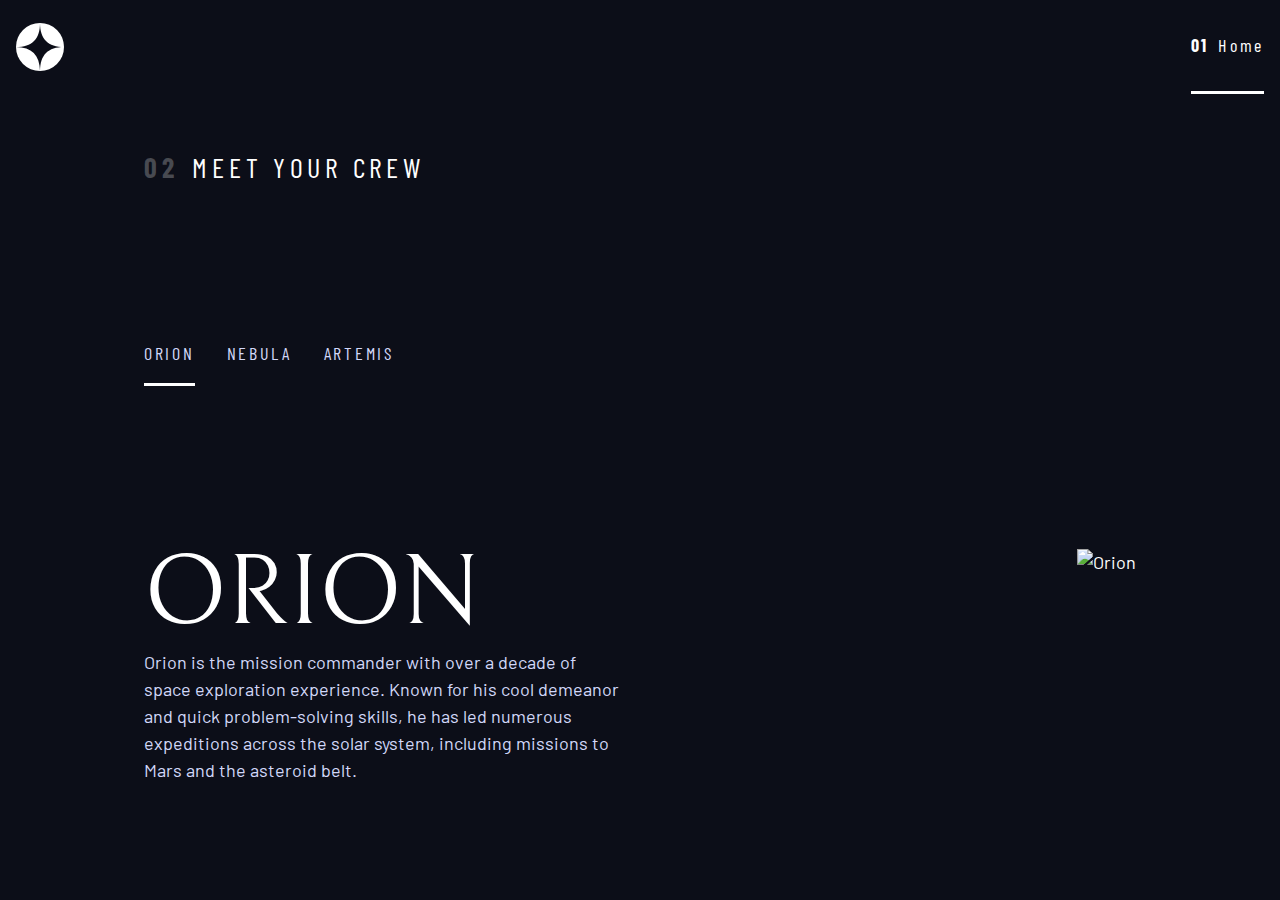
==== crew.html @ 66a43032 "added destination and crew" ====
<!DOCTYPE html>
<html lang="en">

<head>
	<meta charset="UTF-8">
	<meta name="viewport" content="width=device-width, initial-scale=1.0">
	<link rel="icon" type="image/png" sizes="32x32" href="./assets/favicon-32x32.png">

	<!-- Google fonts -->
	<link rel="preconnect" href="https://fonts.googleapis.com">
	<link rel="preconnect" href="https://fonts.gstatic.com" crossorigin>
	<link
		href="https://fonts.googleapis.com/css2?family=Barlow+Condensed:wght@400;700&family=Bellefair&family=Barlow:wght@400;700&display=swap"
		rel="stylesheet">
	<link rel="stylesheet" href="index.css">
	<title>Space Tour</title>
</head>

<body class="destination">
	<header class="primary-header flex">
		<div><img src="./assets/shared/logo.svg" alt="logo"></div>
		<nav>
			<ul class="primary-navigation underline-indicators flex">
				<li class="active"><a class="ff-sans-cond text-white letter-spacing-2" href="#"><span>01</span>Home</a></li>
			</ul>
		</nav>
	</header>

	<main id="main" class="grid-container grid-container--crew flow">
		<h1 class="numbered-title"><span>02</span>Meet your crew</h1>

		<!-- Crew Tabs -->
		<ul class="underline-indicators flex tab-list">
			<li class="active uppercase ff-sans-cond text-accent bg-dark letter-spacing-2" data-crew="Orion">Orion</li>
			<li class="uppercase ff-sans-cond text-accent bg-dark letter-spacing-2" data-crew="Nebula">Nebula</li>
			<li class="uppercase ff-sans-cond text-accent bg-dark letter-spacing-2" data-crew="Artemis">Artemis</li>
		</ul>

		<!-- Crew Info -->
		<article class="crew-info">
			<h2 id="crew-name" class="fs-800 ff-serif text-white d-block uppercase">Orion</h2>
			<p id="crew-description" class="text-accent">
				Orion is the mission commander with over a decade of space exploration experience. Known for his cool demeanor
				and quick problem-solving skills, he has led numerous expeditions across the solar system, including missions to
				Mars and the asteroid belt.
			</p>
		</article>

		<!-- Crew Image -->
		<img id="crew-img" src="./assets/crew/image-orion.png" alt="Orion" />
	</main>

	<script src="./scripts/crew.js"></script>
</body>

</html>
---- index.css ----
/* ------------------- */
/* Custom properties   */
/* ------------------- */

:root {
	/* colors */
	--clr-dark: 230 35% 7%;
	--clr-light: 231 77% 90%;
	--clr-white: 0 0% 100%;

	/* font-sizes */
	--fs-900: clamp(5rem, 8vw, 9.375rem);
	--fs-800: 6.25rem;
	--fs-700: 3.5rem;
	--fs-600: 2rem;
	--fs-500: 1.75rem;
	--fs-400: 1.125rem;
	--fs-300: 1rem;
	--fs-200: 0.875rem;

	/* font-families */
	--ff-serif: "Bellefair", serif;
	--ff-sans-cond: "Barlow Condensed", sans-serif;
	--ff-sans-normal: "Barlow", sans-serif;
}

@media (min-width: 35em) {
	:root {
		--fs-800: 5rem;
		--fs-700: 2.5rem;
		--fs-600: 1.5rem;
		--fs-400: 1rem;
	}
}

@media (min-width: 45em) {
	:root {
		--fs-800: 6.25rem;
		--fs-700: 3.5rem;
		--fs-600: 2rem;
		--fs-400: 1.125rem;
	}
}

/* ------------------- */
/* Reset               */
/* ------------------- */

/* https://piccalil.li/blog/a-modern-css-reset/ */

/* Box sizing */
*,
*::before,
*::after {
	box-sizing: border-box;
}

/* Reset margins */
body,
h1,
h2,
h3,
h4,
h5,
p,
figure,
picture {
	margin: 0;
}

h1,
h2,
h3,
h4,
h5,
h6,
p {
	font-weight: 400;
}

/* set up the body */
body {
	font-family: var(--ff-sans-normal);
	font-size: var(--fs-400);
	color: hsl(var(--clr-white));
	background-color: hsl(var(--clr-dark));
	line-height: 1.5;
	min-height: 100vh;

	display: grid;
	grid-template-rows: min-content 1fr;
}

/* make images easier to work with */
img,
picture {
	max-width: 100%;
	display: block;
}

/* make form elements easier to work with */
input,
button,
textarea,
select {
	font: inherit;
}

/* remove animations for people who've turned them off */
@media (prefers-reduced-motion: reduce) {
	*,
	*::before,
	*::after {
		animation-duration: 0.01ms !important;
		animation-iteration-count: 1 !important;
		transition-duration: 0.01ms !important;
		scroll-behavior: auto !important;
	}
}

/* ------------------- */
/* Utility classes     */
/* ------------------- */

/* general */

.d-block {
	display: block;
}

.flex {
	display: flex;
	flex-wrap: wrap;
	gap: var(--gap, 1rem);
}

.flex-col {
	flex-direction: column;
}

.flex-row {
	flex-direction: row;
}

.flex.even-columns > * {
	width: 100%;
}

.grid {
	display: grid;
	gap: var(--gap, 1rem);
}

.flow > *:where(:not(:first-child)) {
	margin-top: var(--flow-space, 1rem);
}

.sr-only {
	position: absolute;
	width: 1px;
	height: 1px;
	padding: 0;
	margin: -1px;
	overflow: hidden;
	clip: rect(0, 0, 0, 0);
	white-space: nowrap; /* added line */
	border: 0;
}

/* colors */

.bg-dark {
	background-color: hsl(var(--clr-dark));
}
.bg-accent {
	background-color: hsl(var(--clr-light));
}
.bg-white {
	background-color: hsl(var(--clr-white));
}

.text-dark {
	color: hsl(var(--clr-dark));
}
.text-accent {
	color: hsl(var(--clr-light));
}
.text-white {
	color: hsl(var(--clr-white));
}

/* typography */

.ff-serif {
	font-family: var(--ff-serif);
}
.ff-sans-cond {
	font-family: var(--ff-sans-cond);
}
.ff-sans-normal {
	font-family: var(--ff-sans-normal);
}

.letter-spacing-1 {
	letter-spacing: 4.75px;
}
.letter-spacing-2 {
	letter-spacing: 2.7px;
}
.letter-spacing-3 {
	letter-spacing: 2.35px;
}

.uppercase {
	text-transform: uppercase;
}

.fs-900 {
	font-size: var(--fs-900);
}
.fs-800 {
	font-size: var(--fs-800);
}
.fs-700 {
	font-size: var(--fs-700);
}
.fs-600 {
	font-size: var(--fs-600);
}
.fs-500 {
	font-size: var(--fs-500);
}
.fs-400 {
	font-size: var(--fs-400);
}
.fs-300 {
	font-size: var(--fs-300);
}
.fs-200 {
	font-size: var(--fs-200);
}

.fs-900,
.fs-800,
.fs-700,
.fs-600 {
	line-height: 1.1;
}

.numbered-title {
	font-family: var(--ff-sans-cond);
	font-size: var(--fs-300);
	text-transform: uppercase;
	text-align: left;
	letter-spacing: 4.72px;
}

@media (min-width: 35em) {
	.numbered-title {
		font-size: var(--fs-500);
	}
}

.numbered-title span {
	margin-right: 0.5em;
	font-weight: 700;
	color: hsl(var(--clr-white) / 0.25);
}

/* ------------------- */
/* Components          */
/* ------------------- */

.primary-navigation {
	--gap: 8rem;
	--underline-gap: 2rem;
	list-style: none;
	padding: 0;
	margin: 0;
}

.primary-navigation a {
	text-decoration: none;
}

.primary-navigation a > span {
	font-weight: 700;
	margin-right: 0.5em;
}

.tab-list {
	--gap: 2rem;
	list-style: none;
	padding: 0;
	margin: 0;
	justify-content: center;
}

@media (min-width: 45rem) {
	.tab-list {
		justify-content: left;
	}
}

.tab-list li {
	background-color: transparent;
	cursor: pointer;
}

.underline-indicators > * {
	padding: var(--underline-gap, 1rem) 0;
	border-bottom: 0.2rem solid hsl(var(--clr-white) / 0);
}

.underline-indicators > *:hover,
.underline-indicators > *:focus {
	border-color: hsl(var(--clr-white) / 0.5);
}

.underline-indicators > .active {
	border-color: hsl(var(--clr-white) / 1);
}

/* ------------------- */
/* Layout               */
/* ------------------- */

.primary-header {
	z-index: 999;
	display: flex;
	justify-content: space-between;
	padding: 0 1rem;
	align-items: center;
}

.container {
	padding-inline: 1em;
	margin-inline: auto;
	max-width: 80rem;
}

.grid-container {
	text-align: center;
	display: grid;
	place-items: center;
	padding-inline: 1rem;
	padding-bottom: 4rem;
}

@media (min-width: 45rem) {
	.grid-container--home > *:first-child {
		grid-column: 2;
	}

	.grid-container--home > *:last-child {
		grid-column: 3;
	}

	.grid-container {
		text-align: left;
		column-gap: var(--container-gap, 2rem);
		grid-template-columns: minmax(1rem, 1fr) repeat(2, minmax(0, 30rem)) minmax(
				1rem,
				1fr
			);
	}

	.grid-container--home {
		padding-bottom: max(6rem, 26vh);
		align-items: end;
	}
}

/* ------------------- */
/* Page Specific        */
/* ------------------- */

/* Home */
.home {
	background-size: cover;
	background-position: bottom;
	background-image: url(./assets/home/background-home-mobile.jpg);
}

#earthVideo {
	display: none;
}

@media (min-width: 35rem) {
	.home {
		background-image: url(./assets/home/background-home-tablet.jpg);
	}
}

@media (min-width: 45rem) {
	.home {
		background-image: none;
	}

	#earthVideo {
		z-index: -1;
		display: block;
		position: fixed;
		left: 0;
		bottom: -4rem;
		min-width: 100%;
		min-height: 100%;
		transform: scaleX(-1);
	}

	.content {
		position: fixed;
		bottom: 0;
		background: rgba(0, 0, 0, 0.5);
		color: #f1f1f1;
		width: 100%;
		padding: 20px;
	}
}

/* ------------------- */
/* Destination          */
/* ------------------- */

.grid-container--destination {
	gap: 2rem;
	grid-template-areas:
		"title"
		"image"
		"tabs"
		"content";
}

.grid-container--destination > .numbered-title {
	grid-area: title;
}

.grid-container--destination > img {
	grid-area: image;
	max-width: 60%;
}

.grid-container--destination > .tab-list {
	grid-area: tabs;
}

.grid-container--destination > .destination-info {
	grid-area: content;
}

.destination-meta {
	flex-direction: column;
	border-top: 1px solid hsl(var(--clr-white) / 0.1);
	padding-top: 2.5rem;
	margin-top: 2.5rem;
	justify-content: space-evenly;
}

@media (min-width: 35em) {
	.destination-meta {
		flex-direction: row;
		justify-content: center;
		gap: 3rem;
	}
}

@media (min-width: 45em) {
	.grid-container--destination {
		justify-items: start;
		grid-template-areas:
			". title title ."
			". image tabs ."
			". image content .";
	}

	.destination-meta {
		flex-direction: row;
		justify-content: start;
		gap: 3rem;
	}

	.grid-container--destination > img {
		grid-area: image;
		max-width: 80%;
	}
}

/* Crew */

.grid-container--crew {
	gap: 2rem;
	grid-template-areas:
		"title"
		"image"
		"tabs"
		"content";
}

.grid-container--crew > .numbered-title {
	grid-area: title;
}

.grid-container--crew > img {
	grid-area: image;
	max-width: 60%;
}

.grid-container--crew > .tab-list {
	grid-area: tabs;
}

.grid-container--crew > .crew-info {
	grid-area: content;
}

@media (min-width: 45em) {
	.grid-container--crew {
		justify-items: start;
		grid-template-areas:
			". title title ."
			". tabs image ."
			". content image .";
	}

	.grid-container--crew > img {
		max-width: 80%;
		justify-self: right;
	}
}
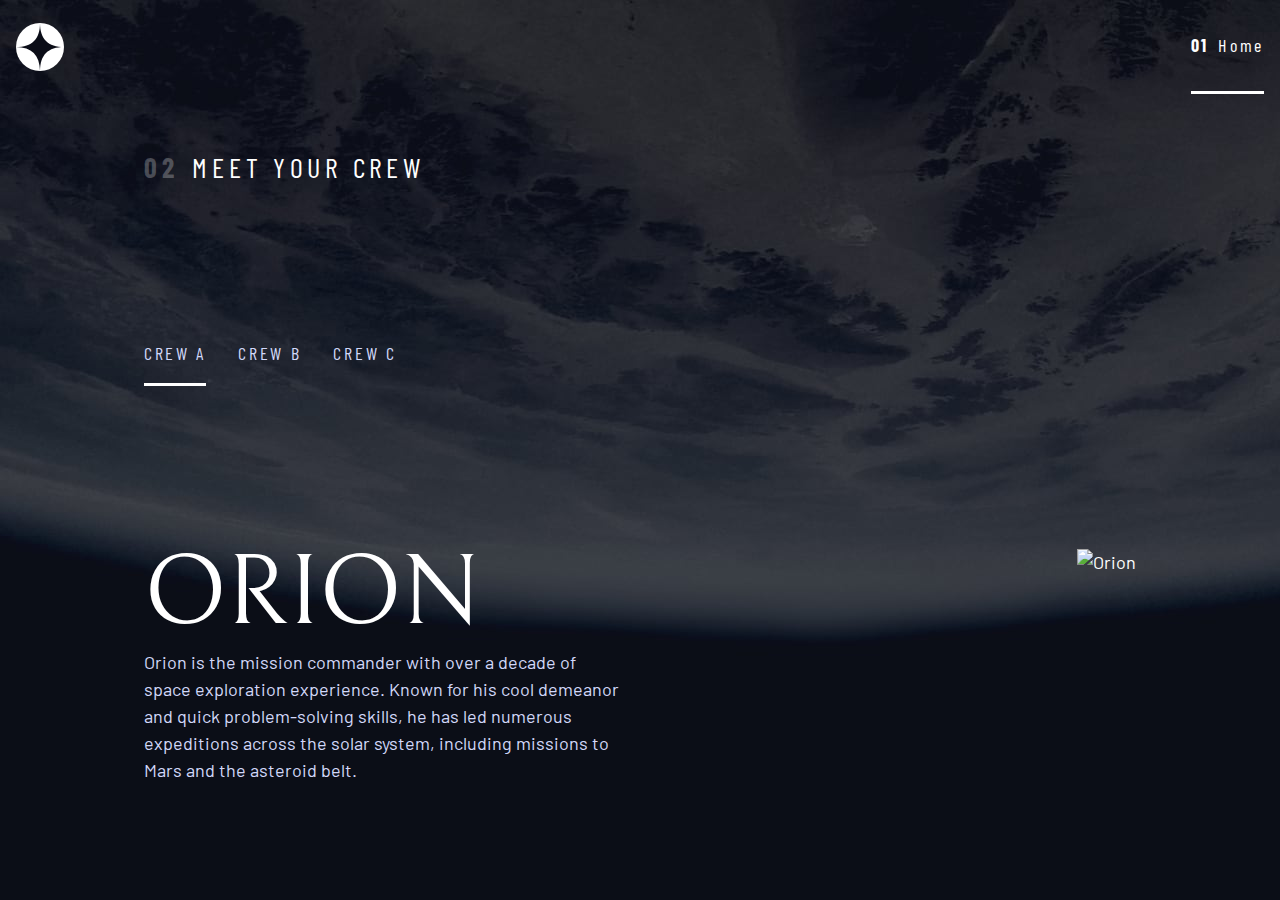
==== commit 17d967cb: "added backgrounds" ====
--- a/crew.html
+++ b/crew.html
@@ -16,7 +16,7 @@
 	<title>Space Tour</title>
 </head>
 
-<body class="destination">
+<body class="crew">
 	<header class="primary-header flex">
 		<div><img src="./assets/shared/logo.svg" alt="logo"></div>
 		<nav>
@@ -31,9 +31,9 @@
 
 		<!-- Crew Tabs -->
 		<ul class="underline-indicators flex tab-list">
-			<li class="active uppercase ff-sans-cond text-accent bg-dark letter-spacing-2" data-crew="Orion">Orion</li>
-			<li class="uppercase ff-sans-cond text-accent bg-dark letter-spacing-2" data-crew="Nebula">Nebula</li>
-			<li class="uppercase ff-sans-cond text-accent bg-dark letter-spacing-2" data-crew="Artemis">Artemis</li>
+			<li class="active uppercase ff-sans-cond text-accent bg-dark letter-spacing-2" data-crew="Crew A">Crew A</li>
+			<li class="uppercase ff-sans-cond text-accent bg-dark letter-spacing-2" data-crew="Crew B">Crew B</li>
+			<li class="uppercase ff-sans-cond text-accent bg-dark letter-spacing-2" data-crew="Crew C">Crew C</li>
 		</ul>
 
 		<!-- Crew Info -->
--- a/index.css
+++ b/index.css
@@ -456,11 +456,21 @@
 	justify-content: space-evenly;
 }
 
+.destination {
+	background-size: cover;
+	background-position: bottom;
+	background-image: url(./assets/destination/background-destination-mobile.jpg);
+}
+
 @media (min-width: 35em) {
 	.destination-meta {
 		flex-direction: row;
 		justify-content: center;
 		gap: 3rem;
+	}
+
+	.destination {
+		background-image: url(./assets/destination/background-destination-tablet.jpg);
 	}
 }
 
@@ -483,6 +493,10 @@
 		grid-area: image;
 		max-width: 80%;
 	}
+
+	.destination {
+		background-image: url(./assets/destination/background-destination-desktop.jpg);
+	}
 }
 
 /* Crew */
@@ -513,6 +527,18 @@
 	grid-area: content;
 }
 
+.crew {
+	background-size: cover;
+	background-position: bottom;
+	background-image: url(./assets/crew/background-crew-mobile.jpg);
+}
+
+@media (min-width: 35em) {
+	.crew {
+		background-image: url(./assets/crew/background-crew-tablet.jpg);
+	}
+}
+
 @media (min-width: 45em) {
 	.grid-container--crew {
 		justify-items: start;
@@ -526,4 +552,8 @@
 		max-width: 80%;
 		justify-self: right;
 	}
-}
+
+	.crew {
+		background-image: url(./assets/crew/background-crew-desktop.jpg);
+	}
+}
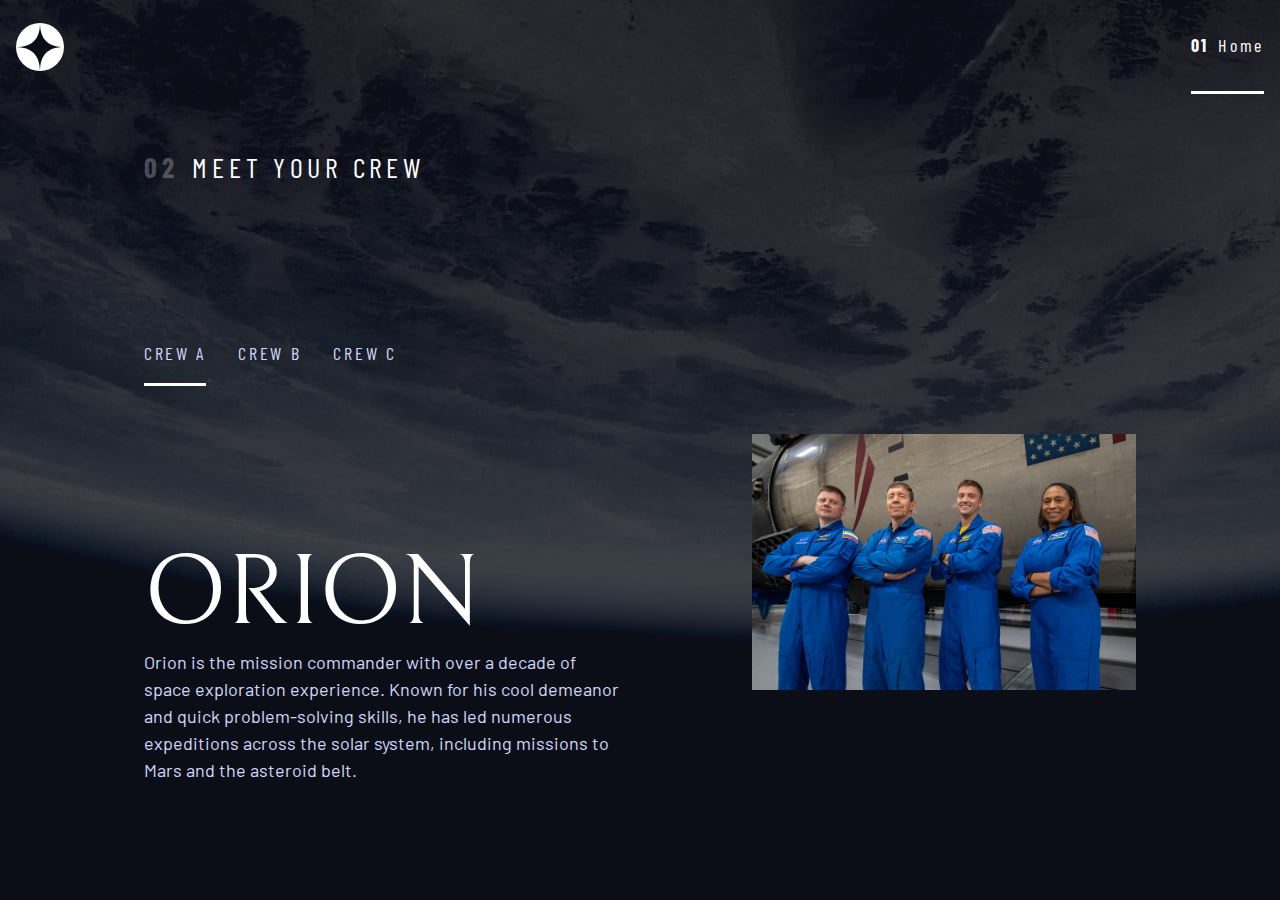
==== commit 5dc4c8ac: "added ship page" ====
--- a/crew.html
+++ b/crew.html
@@ -47,7 +47,7 @@
 		</article>
 
 		<!-- Crew Image -->
-		<img id="crew-img" src="./assets/crew/image-orion.png" alt="Orion" />
+		<img id="crew-img" src="./assets/crew/crew1.jpg" alt="Orion" />
 	</main>
 
 	<script src="./scripts/crew.js"></script>
--- a/index.css
+++ b/index.css
@@ -557,3 +557,95 @@
 		background-image: url(./assets/crew/background-crew-desktop.jpg);
 	}
 }
+
+/* ------------------- */
+/* Ship         */
+/* ------------------- */
+
+.grid-container--ship {
+	gap: 2rem;
+	grid-template-areas:
+		"title"
+		"image"
+		"tabs"
+		"content";
+}
+
+.grid-container--ship > .numbered-title {
+	grid-area: title;
+}
+
+.grid-container--ship > img {
+	grid-area: image;
+	max-width: 60%;
+}
+
+.grid-container--ship > .tab-list {
+	grid-area: tabs;
+}
+
+.grid-container--ship > .ship-info {
+	grid-area: content;
+}
+
+.ship-specs {
+	flex-direction: column;
+	border-top: 1px solid hsl(var(--clr-white) / 0.1);
+	padding-top: 1rem;
+	margin-top: 1rem;
+	justify-content: space-evenly;
+}
+
+.ship-specs > * {
+	display: flex;
+	width: 100%;
+	justify-content: space-between;
+}
+
+.ship {
+	background-size: cover;
+	background-position: bottom;
+	background-image: url(./assets/ship/background-technology-mobile.jpg);
+}
+
+@media (min-width: 35em) {
+	.ship {
+		background-image: url(./assets/ship/background-technology-tablet.jpg);
+	}
+
+	.ship-specs > * {
+		margin: 0 auto;
+		display: flex;
+		width: 70%;
+		justify-content: space-between;
+	}
+}
+
+@media (min-width: 45em) {
+	.ship-info {
+		max-width: 90%;
+	}
+
+	.grid-container--ship {
+		place-items: center;
+		grid-template-areas:
+			". title title ."
+			". image tabs ."
+			". image content .";
+	}
+
+	.ship-specs > * {
+		display: flex;
+		width: 100%;
+		justify-content: space-between;
+	}
+
+	.grid-container--ship > img {
+		justify-self: center;
+		max-width: 90%;
+	}
+
+	.ship {
+		background-image: url(./assets/ship/background-technology-desktop.jpg);
+	}
+}
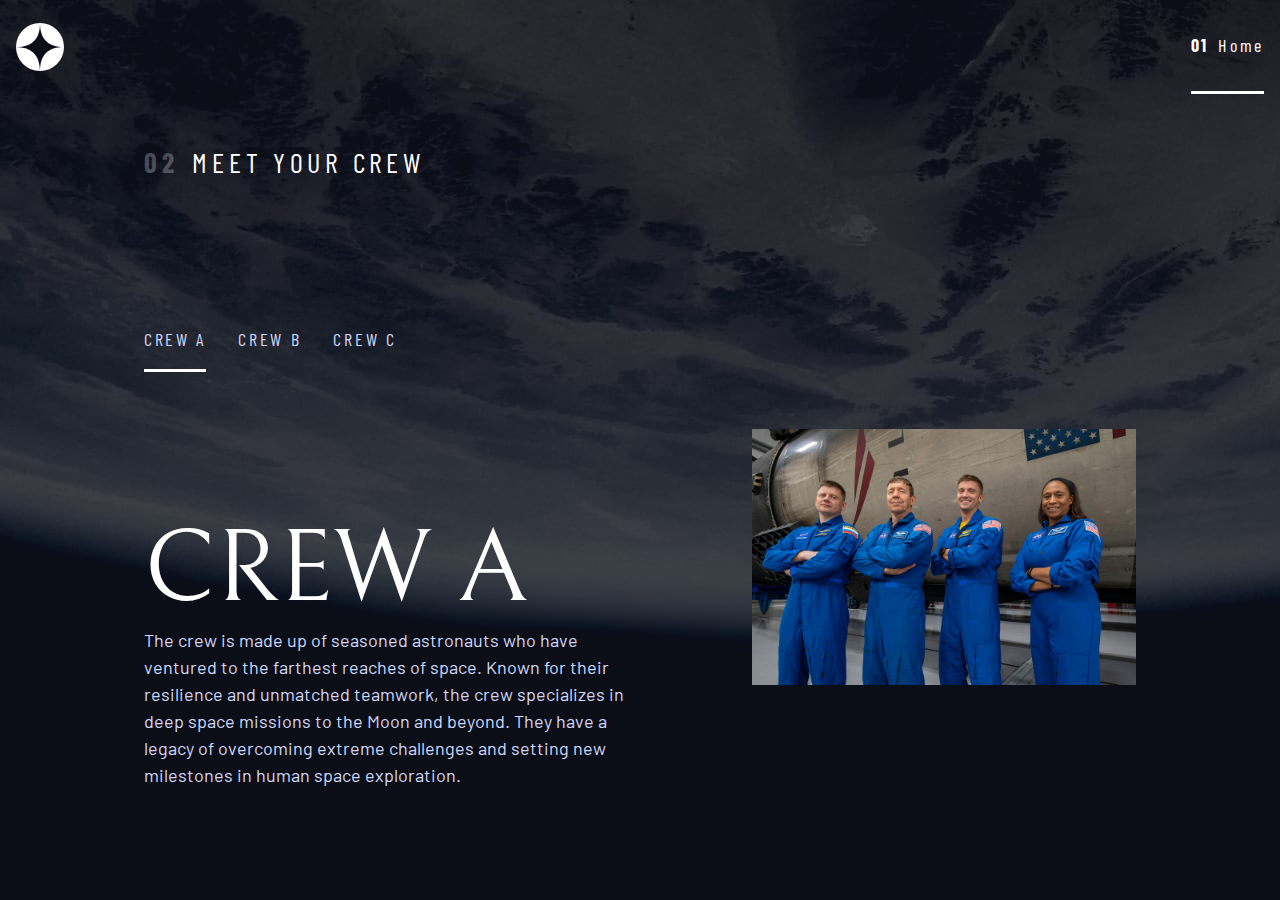
==== commit 0e392de5: "minor fixes" ====
--- a/crew.html
+++ b/crew.html
@@ -38,16 +38,16 @@
 
 		<!-- Crew Info -->
 		<article class="crew-info">
-			<h2 id="crew-name" class="fs-800 ff-serif text-white d-block uppercase">Orion</h2>
+			<h2 id="crew-name" class="fs-900 ff-serif text-white d-block uppercase">Crew A</h2>
 			<p id="crew-description" class="text-accent">
-				Orion is the mission commander with over a decade of space exploration experience. Known for his cool demeanor
-				and quick problem-solving skills, he has led numerous expeditions across the solar system, including missions to
-				Mars and the asteroid belt.
+				The crew is made up of seasoned astronauts who have ventured to the farthest reaches of space. Known for their
+				resilience and unmatched teamwork, the crew specializes in deep space missions to the Moon and beyond. They have
+				a legacy of overcoming extreme challenges and setting new milestones in human space exploration.
 			</p>
 		</article>
 
 		<!-- Crew Image -->
-		<img id="crew-img" src="./assets/crew/crew1.jpg" alt="Orion" />
+		<img id="crew-img" src="./assets/crew/crew1.jpg" alt="CrewA" />
 	</main>
 
 	<script src="./scripts/crew.js"></script>
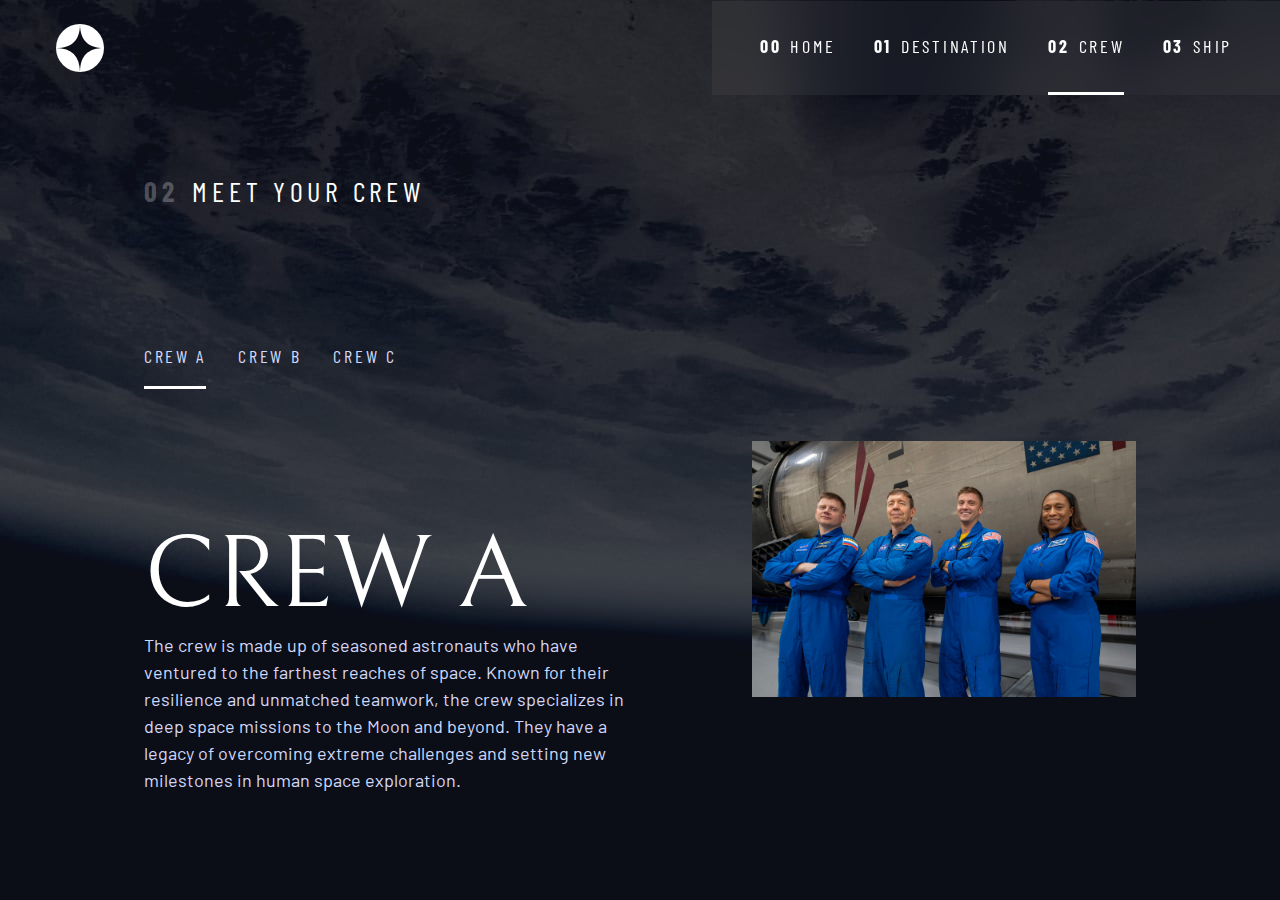
==== commit 403c2587: "integrated navbar" ====
--- a/crew.html
+++ b/crew.html
@@ -18,10 +18,21 @@
 
 <body class="crew">
 	<header class="primary-header flex">
-		<div><img src="./assets/shared/logo.svg" alt="logo"></div>
+		<div>
+			<img src="./assets/shared/logo.svg" alt="space tourism logo" class="logo">
+		</div>
+		<button class="mobile-nav-toggle" aria-controls="primary-navigation"><span class="sr-only"
+				aria-expanded="false">Menu</span></button>
 		<nav>
-			<ul class="primary-navigation underline-indicators flex">
-				<li class="active"><a class="ff-sans-cond text-white letter-spacing-2" href="#"><span>01</span>Home</a></li>
+			<ul id="primary-navigation" data-visible="false" class="primary-navigation underline-indicators flex">
+				<li><a class="ff-sans-cond uppercase text-white letter-spacing-2" href="index.html"><span
+							aria-hidden="true">00</span>Home</a>
+				<li><a class="ff-sans-cond uppercase text-white letter-spacing-2" href="destination.html"><span
+							aria-hidden="true">01</span>Destination</a>
+				<li class="active"><a class="ff-sans-cond uppercase text-white letter-spacing-2" href="crew.html"><span
+							aria-hidden="true">02</span>Crew</a>
+				<li><a class="ff-sans-cond uppercase text-white letter-spacing-2" href="ship.html"><span
+							aria-hidden="true">03</span>Ship</a>
 			</ul>
 		</nav>
 	</header>
@@ -51,6 +62,7 @@
 	</main>
 
 	<script src="./scripts/crew.js"></script>
+	<script src="./index.js"></script>
 </body>
 
 </html>--- a/index.css
+++ b/index.css
@@ -89,6 +89,7 @@
 
 	display: grid;
 	grid-template-rows: min-content 1fr;
+	gap: 2rem;
 }
 
 /* make images easier to work with */
@@ -167,6 +168,21 @@
 	border: 0;
 }
 
+.skip-to-content {
+	position: absolute;
+	z-index: 9999;
+	background: hsl(var(--clr-white));
+	color: hsl(var(--clr-dark));
+	padding: 0.5em 1em;
+	margin-inline: auto;
+	transform: translateY(-100%);
+	transition: transform 250ms ease-in;
+}
+
+.skip-to-content:focus {
+	transform: translateY(0);
+}
+
 /* colors */
 
 .bg-dark {
@@ -271,23 +287,6 @@
 /* Components          */
 /* ------------------- */
 
-.primary-navigation {
-	--gap: 8rem;
-	--underline-gap: 2rem;
-	list-style: none;
-	padding: 0;
-	margin: 0;
-}
-
-.primary-navigation a {
-	text-decoration: none;
-}
-
-.primary-navigation a > span {
-	font-weight: 700;
-	margin-right: 0.5em;
-}
-
 .tab-list {
 	--gap: 2rem;
 	list-style: none;
@@ -321,17 +320,103 @@
 	border-color: hsl(var(--clr-white) / 1);
 }
 
+/* Nav */
+
+.logo {
+	margin: 1.5rem clamp(1.5rem, 5vw, 3.5rem);
+}
+
+.primary-header {
+	justify-content: space-between;
+	align-items: center;
+}
+
+.primary-navigation {
+	--gap: clamp(1rem, 3vw, 2.5rem);
+	--underline-gap: 2rem;
+	list-style: none;
+	padding: 0;
+	margin: 0;
+	background: hsl(var(--clr-white) / 0.05);
+	backdrop-filter: blur(1.5rem);
+}
+
+.primary-navigation a {
+	text-decoration: none;
+}
+
+.primary-navigation a > span {
+	font-weight: 700;
+	margin-right: 0.5em;
+}
+
+.mobile-nav-toggle {
+	display: none;
+	cursor: pointer;
+}
+
+@media (max-width: 35rem) {
+	.primary-navigation {
+		--underline-gap: 0.5rem;
+		position: fixed;
+		z-index: 1000;
+		inset: 0 0 0 30%;
+		list-style: none;
+		padding: min(20rem, 15vh) 2rem;
+		margin: 0;
+		flex-direction: column;
+		transform: translateX(100%);
+		transition: transform 500ms ease-in-out;
+	}
+
+	.primary-navigation[data-visible="true"] {
+		transform: translateX(0);
+	}
+
+	.primary-navigation.underline-indicators > .active {
+		border: 0;
+	}
+
+	.mobile-nav-toggle {
+		display: block;
+		position: absolute;
+		z-index: 2000;
+		right: 1rem;
+		top: 2rem;
+		background: transparent;
+		background-image: url(./assets/shared/icon-hamburger.svg);
+		background-repeat: no-repeat;
+		background-position: center;
+		width: 1.5rem;
+		aspect-ratio: 1;
+		border: 0;
+	}
+
+	.mobile-nav-toggle[aria-expanded="true"] {
+		background-image: url(./assets/shared/icon-close.svg);
+	}
+
+	.mobile-nav-toggle:focus-visible {
+		outline: 5px solid white;
+		outline-offset: 5px;
+	}
+}
+
+@media (min-width: 35em) {
+	.primary-navigation {
+		padding-inline: clamp(3rem, 3vw, 5rem);
+	}
+}
+
+@media (min-width: 35em) and (max-width: 44.999em) {
+	.primary-navigation a > span {
+		display: none;
+	}
+}
+
 /* ------------------- */
 /* Layout               */
 /* ------------------- */
-
-.primary-header {
-	z-index: 999;
-	display: flex;
-	justify-content: space-between;
-	padding: 0 1rem;
-	align-items: center;
-}
 
 .container {
 	padding-inline: 1em;
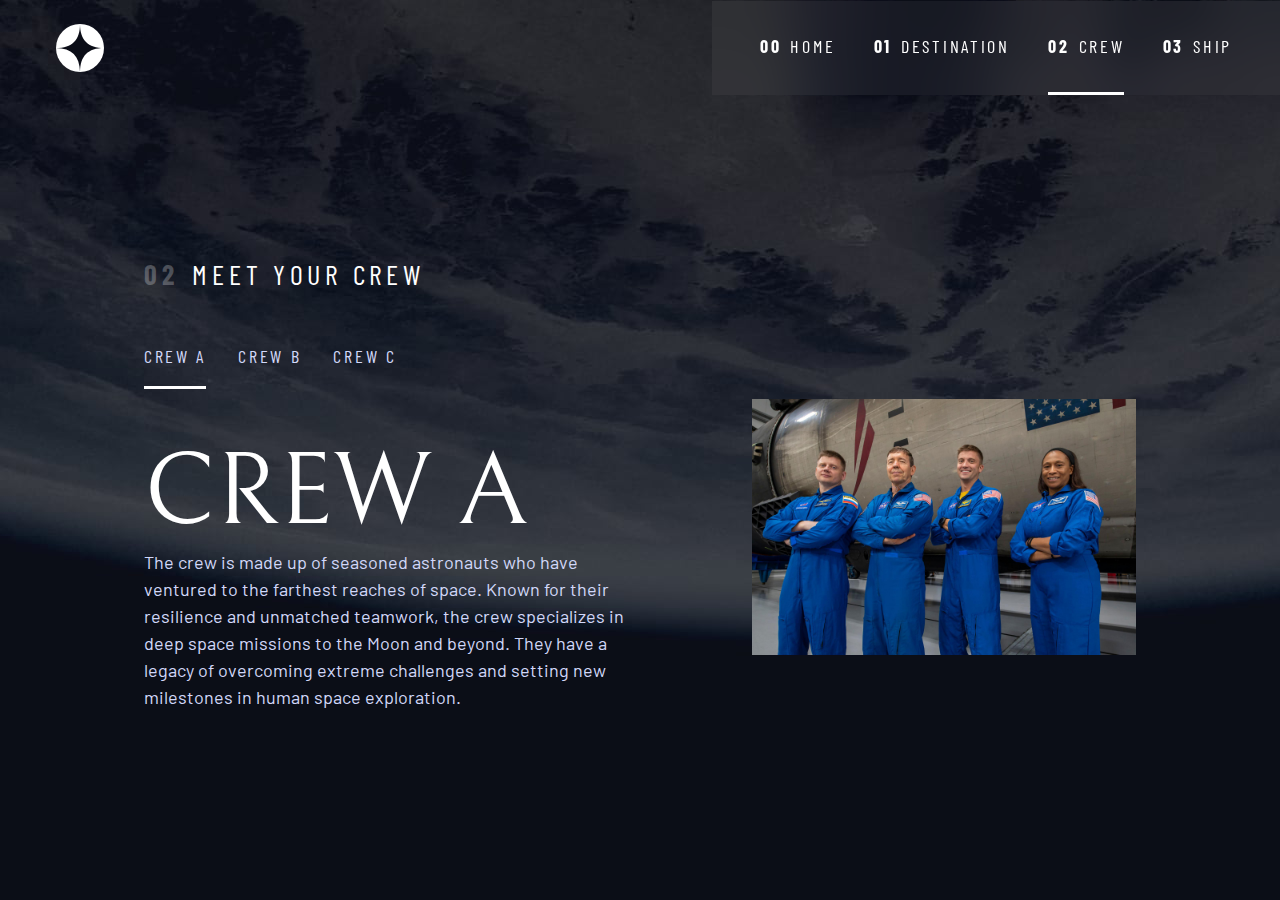
==== commit 8221c847: "removed php functionalities" ====
--- a/crew.html
+++ b/crew.html
@@ -18,14 +18,14 @@
 
 <body class="crew">
 	<header class="primary-header flex">
-		<div>
+		<a href="./index.html">
 			<img src="./assets/shared/logo.svg" alt="space tourism logo" class="logo">
-		</div>
+		</a>
 		<button class="mobile-nav-toggle" aria-controls="primary-navigation"><span class="sr-only"
 				aria-expanded="false">Menu</span></button>
 		<nav>
 			<ul id="primary-navigation" data-visible="false" class="primary-navigation underline-indicators flex">
-				<li><a class="ff-sans-cond uppercase text-white letter-spacing-2" href="index.html"><span
+				<li><a class="ff-sans-cond uppercase text-white letter-spacing-2" href="./index.html"><span
 							aria-hidden="true">00</span>Home</a>
 				<li><a class="ff-sans-cond uppercase text-white letter-spacing-2" href="destination.html"><span
 							aria-hidden="true">01</span>Destination</a>
--- a/index.css
+++ b/index.css
@@ -432,6 +432,16 @@
 	padding-bottom: 4rem;
 }
 
+.hero-text-container {
+	margin-bottom: 2rem;
+}
+
+@media (min-width: 35em) {
+	.hero-text-container {
+		margin-bottom: 0;
+	}
+}
+
 @media (min-width: 45rem) {
 	.grid-container--home > *:first-child {
 		grid-column: 2;
@@ -508,6 +518,7 @@
 /* ------------------- */
 
 .grid-container--destination {
+	place-content: center;
 	gap: 2rem;
 	grid-template-areas:
 		"title"
@@ -587,6 +598,7 @@
 /* Crew */
 
 .grid-container--crew {
+	place-content: center;
 	gap: 2rem;
 	grid-template-areas:
 		"title"
@@ -648,6 +660,7 @@
 /* ------------------- */
 
 .grid-container--ship {
+	place-content: center;
 	gap: 2rem;
 	grid-template-areas:
 		"title"
@@ -734,3 +747,37 @@
 		background-image: url(./assets/ship/background-technology-desktop.jpg);
 	}
 }
+
+/* FORM */
+.signup-form {
+	font-family: var(--ff-sans-cond);
+	background-size: cover;
+	background-position: bottom;
+	background-image: url(../assets/ship/background-technology-mobile.jpg);
+}
+
+button {
+	cursor: pointer;
+}
+
+.form-container {
+	margin: 3rem auto;
+	justify-content: center;
+	text-align: center;
+}
+
+.form-container h1 {
+	text-align: center;
+}
+
+@media (min-width: 35em) {
+	.signup-form {
+		background-image: url(../assets/ship/background-technology-tablet.jpg);
+	}
+}
+
+@media (min-width: 45em) {
+	.signup-form {
+		background-image: url(../assets/ship/background-technology-desktop.jpg);
+	}
+}
